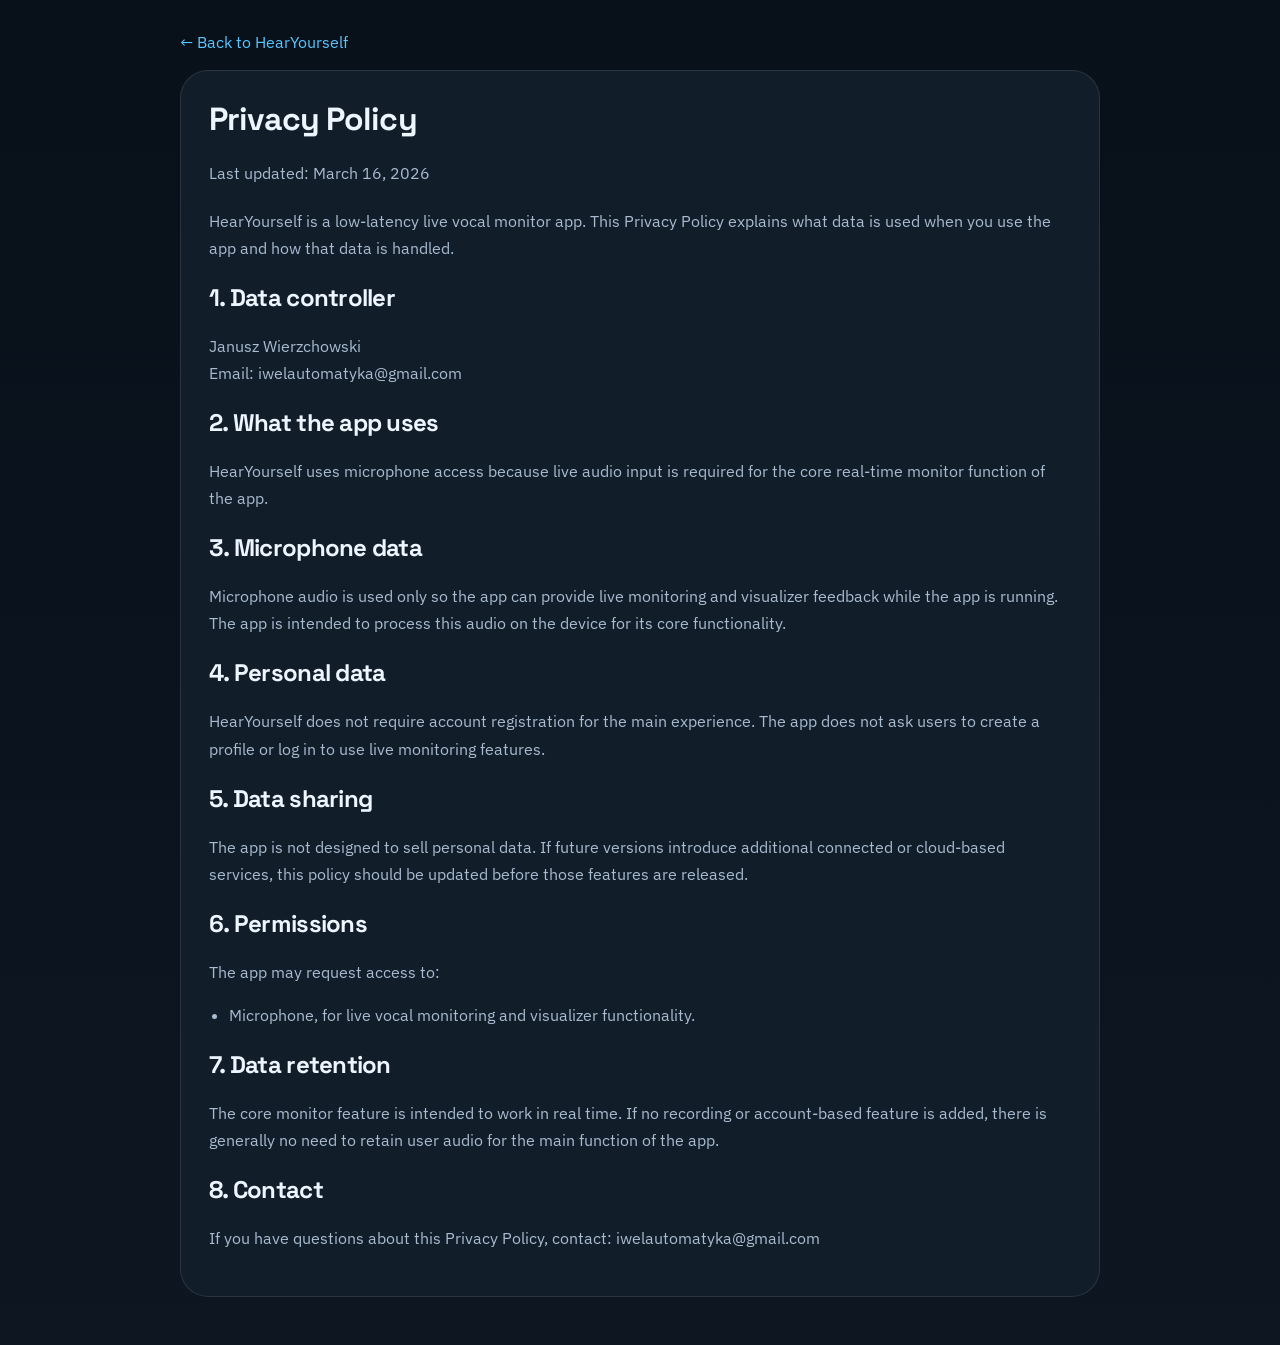
==== privacy-policy.html @ 8063aebf "Add files via upload" ====
<!DOCTYPE html>
<html lang="en">
<head>
  <meta charset="UTF-8">
  <meta name="viewport" content="width=device-width, initial-scale=1.0">
  <title>Privacy Policy | HearYourself</title>
  <link rel="preconnect" href="https://fonts.googleapis.com">
  <link rel="preconnect" href="https://fonts.gstatic.com" crossorigin>
  <link href="https://fonts.googleapis.com/css2?family=Space+Grotesk:wght@500;700&family=IBM+Plex+Sans:wght@400;500&display=swap" rel="stylesheet">
  <style>
    :root { --bg:#0b121b; --panel:#121d2a; --text:#edf5ff; --muted:#a8bbcf; --stroke:rgba(255,255,255,.1); --accent:#5ac5ff; }
    * { box-sizing:border-box; }
    body { margin:0; font-family:"IBM Plex Sans",sans-serif; color:var(--text); background:linear-gradient(180deg,#08111a,#0d1621); }
    .wrap { width:min(920px,calc(100vw - 28px)); margin:0 auto; padding:32px 0 48px; }
    .back { color:var(--accent); text-decoration:none; }
    .panel { margin-top:18px; padding:28px; border:1px solid var(--stroke); border-radius:28px; background:var(--panel); }
    h1,h2 { font-family:"Space Grotesk",sans-serif; letter-spacing:-.03em; }
    h1 { margin-top:0; }
    p,li { color:var(--muted); line-height:1.7; }
    ul { padding-left: 20px; }
    .meta { margin-bottom: 20px; color: var(--muted); }
  </style>
</head>
<body>
  <div class="wrap">
    <a class="back" href="index.html">← Back to HearYourself</a>
    <div class="panel">
      <h1>Privacy Policy</h1>
      <p class="meta">Last updated: March 16, 2026</p>

      <p>HearYourself is a low-latency live vocal monitor app. This Privacy Policy explains what data is used when you use the app and how that data is handled.</p>

      <h2>1. Data controller</h2>
      <p>
        Janusz Wierzchowski<br>
        Email: iwelautomatyka@gmail.com
      </p>

      <h2>2. What the app uses</h2>
      <p>HearYourself uses microphone access because live audio input is required for the core real-time monitor function of the app.</p>

      <h2>3. Microphone data</h2>
      <p>Microphone audio is used only so the app can provide live monitoring and visualizer feedback while the app is running. The app is intended to process this audio on the device for its core functionality.</p>

      <h2>4. Personal data</h2>
      <p>HearYourself does not require account registration for the main experience. The app does not ask users to create a profile or log in to use live monitoring features.</p>

      <h2>5. Data sharing</h2>
      <p>The app is not designed to sell personal data. If future versions introduce additional connected or cloud-based services, this policy should be updated before those features are released.</p>

      <h2>6. Permissions</h2>
      <p>The app may request access to:</p>
      <ul>
        <li>Microphone, for live vocal monitoring and visualizer functionality.</li>
      </ul>

      <h2>7. Data retention</h2>
      <p>The core monitor feature is intended to work in real time. If no recording or account-based feature is added, there is generally no need to retain user audio for the main function of the app.</p>

      <h2>8. Contact</h2>
      <p>If you have questions about this Privacy Policy, contact: iwelautomatyka@gmail.com</p>
    </div>
  </div>
</body>
</html>
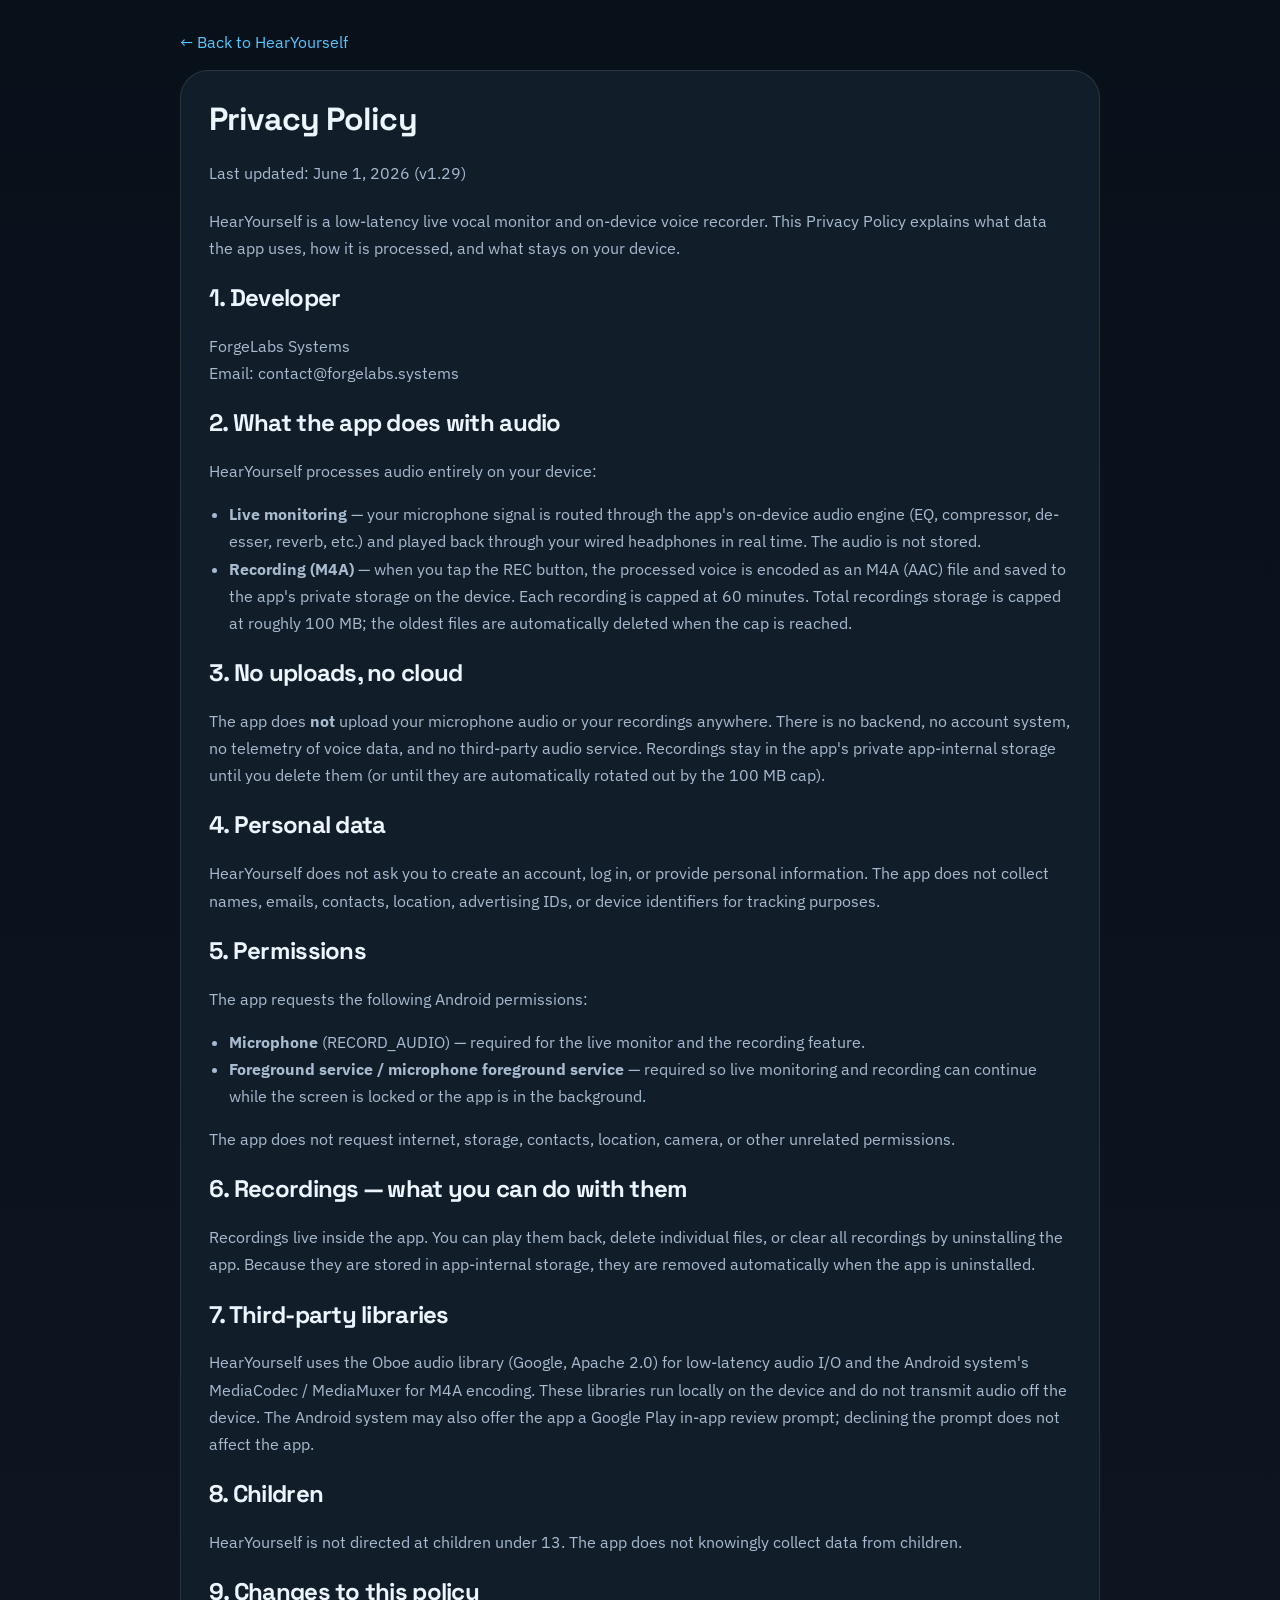
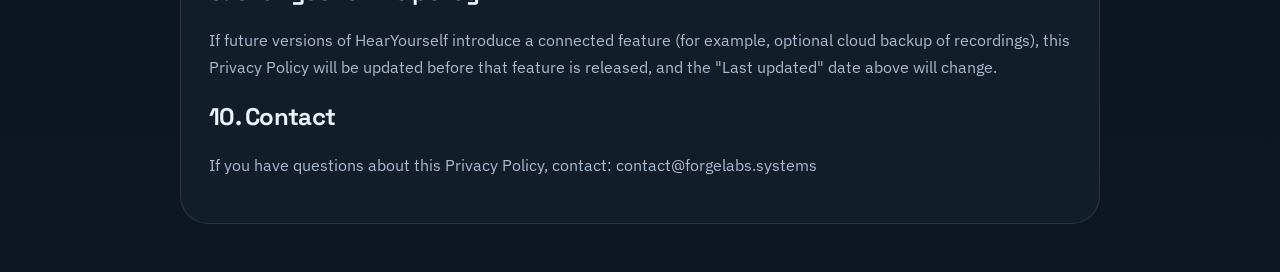
==== commit 9251045b: "Add files via upload" ====
--- a/privacy-policy.html
+++ b/privacy-policy.html
@@ -26,39 +26,51 @@
     <a class="back" href="index.html">← Back to HearYourself</a>
     <div class="panel">
       <h1>Privacy Policy</h1>
-      <p class="meta">Last updated: March 16, 2026</p>
+      <p class="meta">Last updated: June 1, 2026 (v1.29)</p>
 
-      <p>HearYourself is a low-latency live vocal monitor app. This Privacy Policy explains what data is used when you use the app and how that data is handled.</p>
+      <p>HearYourself is a low-latency live vocal monitor and on-device voice recorder. This Privacy Policy explains what data the app uses, how it is processed, and what stays on your device.</p>
 
-      <h2>1. Data controller</h2>
+      <h2>1. Developer</h2>
       <p>
-        Janusz Wierzchowski<br>
-        Email: iwelautomatyka@gmail.com
+        ForgeLabs Systems<br>
+        Email: contact@forgelabs.systems
       </p>
 
-      <h2>2. What the app uses</h2>
-      <p>HearYourself uses microphone access because live audio input is required for the core real-time monitor function of the app.</p>
+      <h2>2. What the app does with audio</h2>
+      <p>HearYourself processes audio entirely on your device:</p>
+      <ul>
+        <li><strong>Live monitoring</strong> — your microphone signal is routed through the app's on-device audio engine (EQ, compressor, de-esser, reverb, etc.) and played back through your wired headphones in real time. The audio is not stored.</li>
+        <li><strong>Recording (M4A)</strong> — when you tap the REC button, the processed voice is encoded as an M4A (AAC) file and saved to the app's private storage on the device. Each recording is capped at 60 minutes. Total recordings storage is capped at roughly 100 MB; the oldest files are automatically deleted when the cap is reached.</li>
+      </ul>
 
-      <h2>3. Microphone data</h2>
-      <p>Microphone audio is used only so the app can provide live monitoring and visualizer feedback while the app is running. The app is intended to process this audio on the device for its core functionality.</p>
+      <h2>3. No uploads, no cloud</h2>
+      <p>The app does <strong>not</strong> upload your microphone audio or your recordings anywhere. There is no backend, no account system, no telemetry of voice data, and no third-party audio service. Recordings stay in the app's private app-internal storage until you delete them (or until they are automatically rotated out by the 100 MB cap).</p>
 
       <h2>4. Personal data</h2>
-      <p>HearYourself does not require account registration for the main experience. The app does not ask users to create a profile or log in to use live monitoring features.</p>
+      <p>HearYourself does not ask you to create an account, log in, or provide personal information. The app does not collect names, emails, contacts, location, advertising IDs, or device identifiers for tracking purposes.</p>
 
-      <h2>5. Data sharing</h2>
-      <p>The app is not designed to sell personal data. If future versions introduce additional connected or cloud-based services, this policy should be updated before those features are released.</p>
+      <h2>5. Permissions</h2>
+      <p>The app requests the following Android permissions:</p>
+      <ul>
+        <li><strong>Microphone</strong> (RECORD_AUDIO) — required for the live monitor and the recording feature.</li>
+        <li><strong>Foreground service / microphone foreground service</strong> — required so live monitoring and recording can continue while the screen is locked or the app is in the background.</li>
+      </ul>
+      <p>The app does not request internet, storage, contacts, location, camera, or other unrelated permissions.</p>
 
-      <h2>6. Permissions</h2>
-      <p>The app may request access to:</p>
-      <ul>
-        <li>Microphone, for live vocal monitoring and visualizer functionality.</li>
-      </ul>
+      <h2>6. Recordings — what you can do with them</h2>
+      <p>Recordings live inside the app. You can play them back, delete individual files, or clear all recordings by uninstalling the app. Because they are stored in app-internal storage, they are removed automatically when the app is uninstalled.</p>
 
-      <h2>7. Data retention</h2>
-      <p>The core monitor feature is intended to work in real time. If no recording or account-based feature is added, there is generally no need to retain user audio for the main function of the app.</p>
+      <h2>7. Third-party libraries</h2>
+      <p>HearYourself uses the Oboe audio library (Google, Apache 2.0) for low-latency audio I/O and the Android system's MediaCodec / MediaMuxer for M4A encoding. These libraries run locally on the device and do not transmit audio off the device. The Android system may also offer the app a Google Play in-app review prompt; declining the prompt does not affect the app.</p>
 
-      <h2>8. Contact</h2>
-      <p>If you have questions about this Privacy Policy, contact: iwelautomatyka@gmail.com</p>
+      <h2>8. Children</h2>
+      <p>HearYourself is not directed at children under 13. The app does not knowingly collect data from children.</p>
+
+      <h2>9. Changes to this policy</h2>
+      <p>If future versions of HearYourself introduce a connected feature (for example, optional cloud backup of recordings), this Privacy Policy will be updated before that feature is released, and the &quot;Last updated&quot; date above will change.</p>
+
+      <h2>10. Contact</h2>
+      <p>If you have questions about this Privacy Policy, contact: contact@forgelabs.systems</p>
     </div>
   </div>
 </body>
